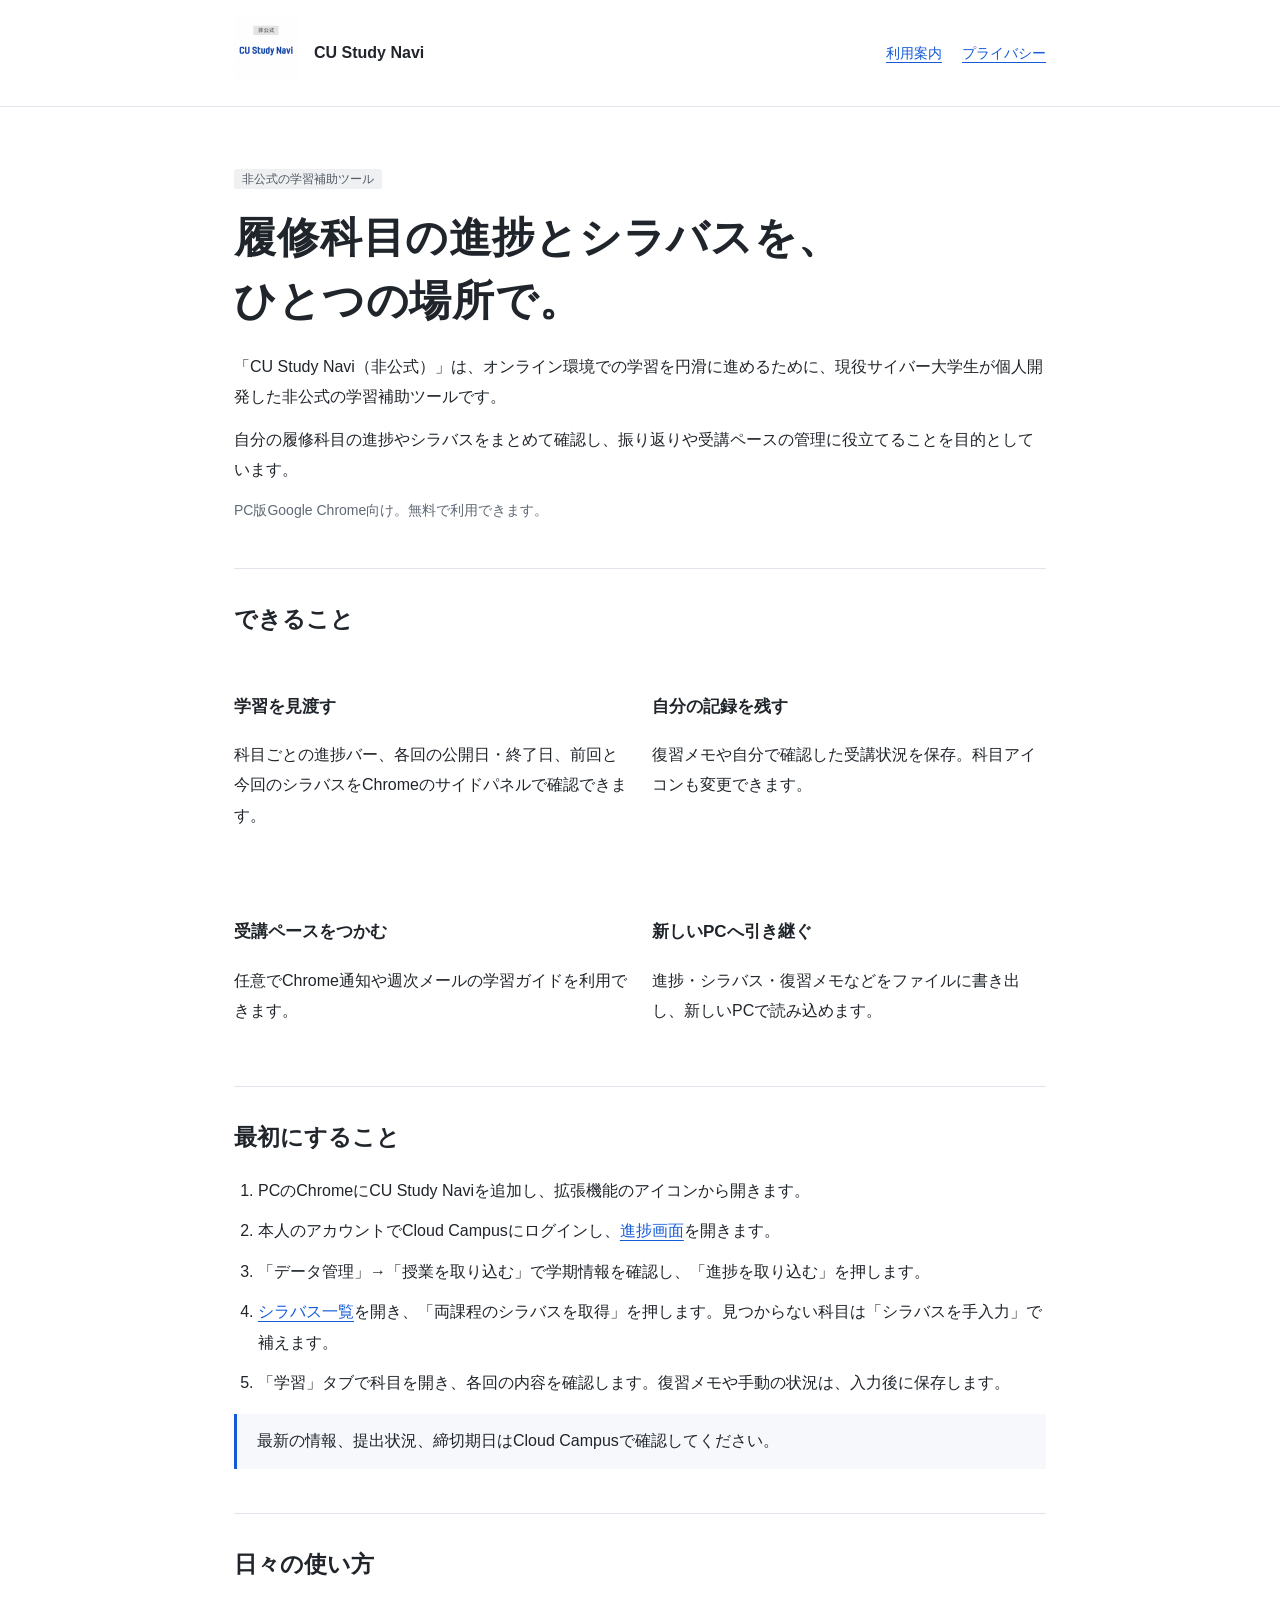
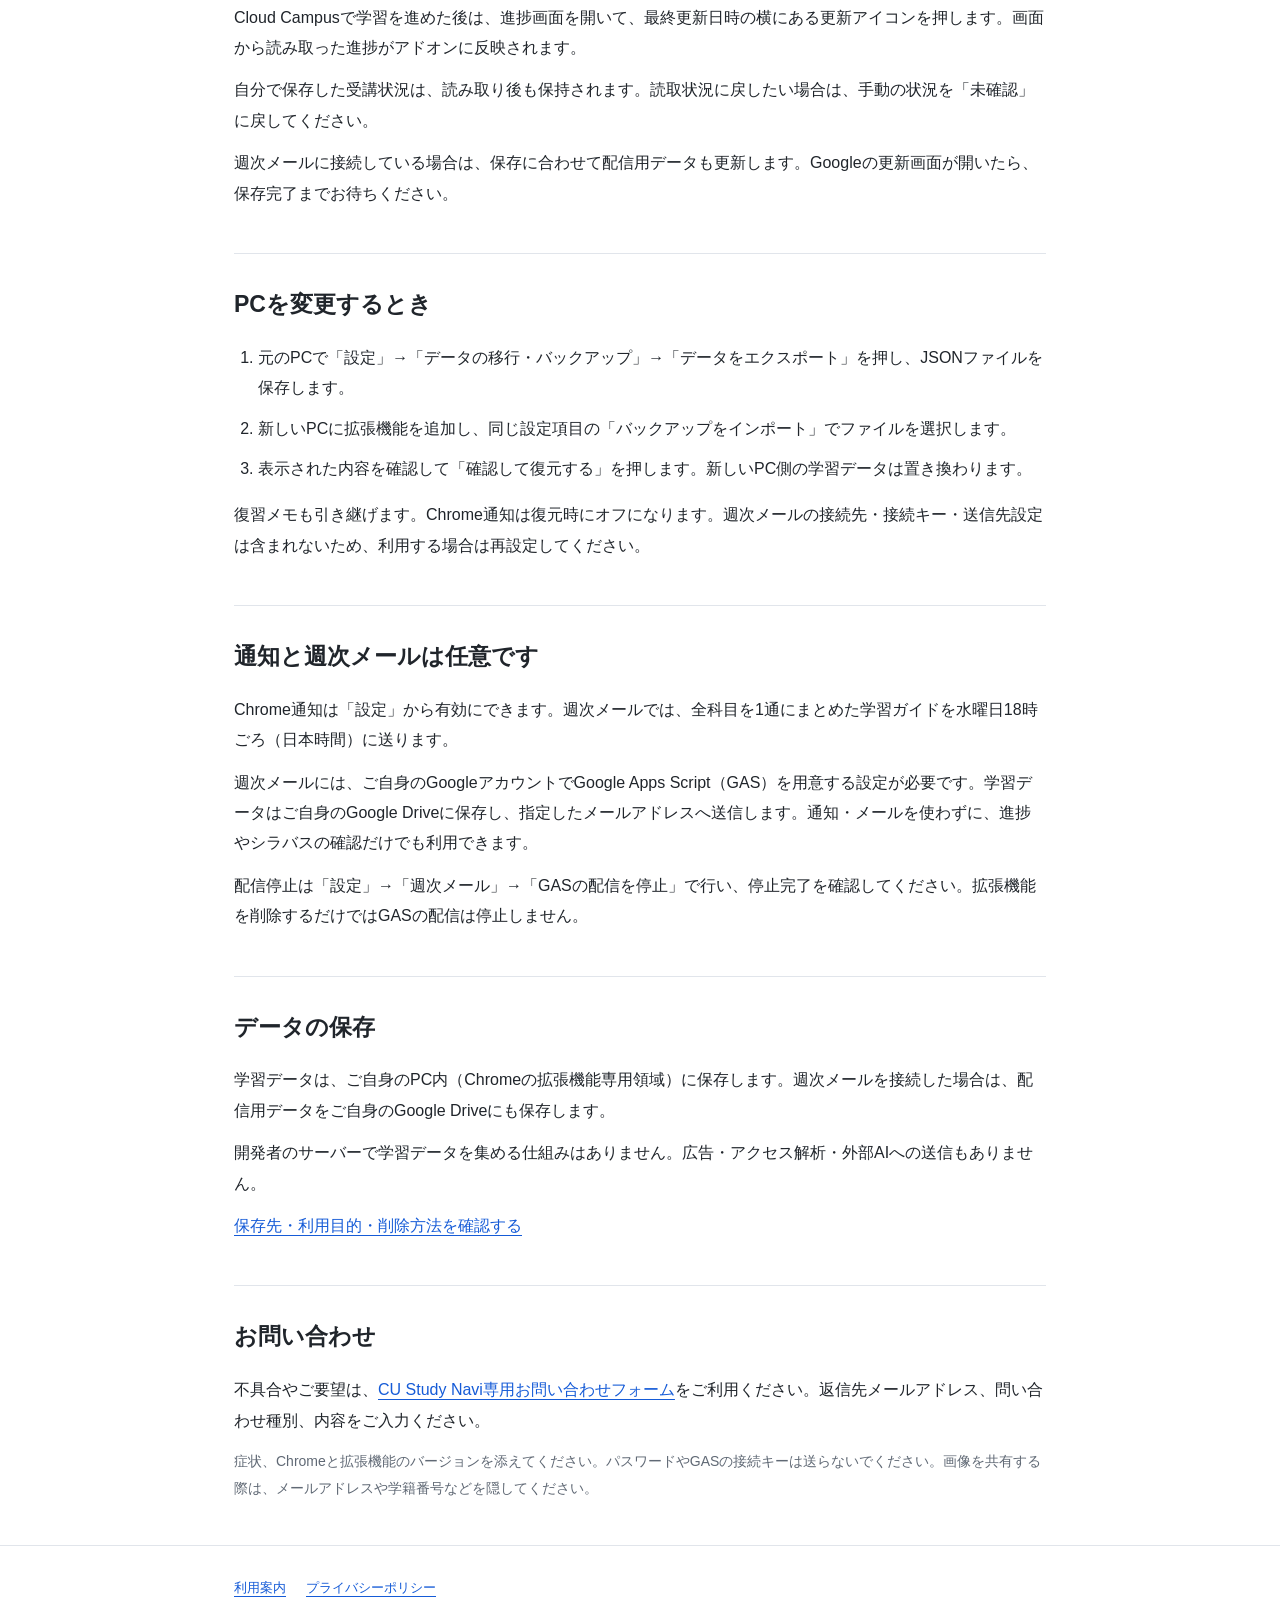
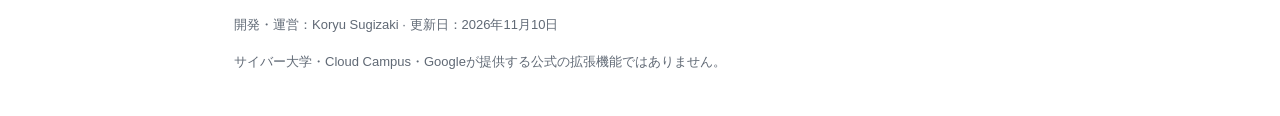
==== index.html @ 0a4404a7 "Add files via upload" ====
<!doctype html><html lang="ja"><head><meta charset="utf-8"><meta name="viewport" content="width=device-width,initial-scale=1"><meta name="description" content="CU Study Navi（非公式）の利用案内とデータの取り扱い。"><meta name="referrer" content="strict-origin-when-cross-origin"><title>利用案内 | CU Study Navi（非公式）</title><link rel="icon" href="icon.png"><link rel="stylesheet" href="style.css"></head><body><header><div class="wrap"><a href="index.html" aria-label="CU Study Navi ホーム"><img src="icon.png" alt="CU Study Navi 非公式" width="64" height="64"></a><strong>CU Study Navi</strong><nav aria-label="メイン"><a href="index.html">利用案内</a><a href="privacy.html">プライバシー</a></nav></div></header><main class="wrap"><div class="hero"><span class="badge">非公式の学習補助ツール</span><h1>履修科目の進捗とシラバスを、<br>ひとつの場所で。</h1><p>「CU Study Navi（非公式）」は、オンライン環境での学習を円滑に進めるために、現役サイバー大学生が個人開発した非公式の学習補助ツールです。</p><p>自分の履修科目の進捗やシラバスをまとめて確認し、振り返りや受講ペースの管理に役立てることを目的としています。</p><p class="muted">PC版Google Chrome向け。無料で利用できます。</p></div>
<section><h2>できること</h2><div class="grid"><div><h3>学習を見渡す</h3><p>科目ごとの進捗バー、各回の公開日・終了日、前回と今回のシラバスをChromeのサイドパネルで確認できます。</p></div><div><h3>自分の記録を残す</h3><p>復習メモや自分で確認した受講状況を保存。科目アイコンも変更できます。</p></div><div><h3>受講ペースをつかむ</h3><p>任意でChrome通知や週次メールの学習ガイドを利用できます。</p></div><div><h3>新しいPCへ引き継ぐ</h3><p>進捗・シラバス・復習メモなどをファイルに書き出し、新しいPCで読み込めます。</p></div></div></section>
<section id="start"><h2>最初にすること</h2><ol><li>PCのChromeにCU Study Naviを追加し、拡張機能のアイコンから開きます。</li><li>本人のアカウントでCloud Campusにログインし、<a href="https://ccampus.org/learners/attendProgress">進捗画面</a>を開きます。</li><li>「データ管理」→「授業を取り込む」で学期情報を確認し、「進捗を取り込む」を押します。</li><li><a href="https://gra.cyber-u.ac.jp/lecture/top">シラバス一覧</a>を開き、「両課程のシラバスを取得」を押します。見つからない科目は「シラバスを手入力」で補えます。</li><li>「学習」タブで科目を開き、各回の内容を確認します。復習メモや手動の状況は、入力後に保存します。</li></ol><p class="note">最新の情報、提出状況、締切期日はCloud Campusで確認してください。</p></section>
<section><h2>日々の使い方</h2><p>Cloud Campusで学習を進めた後は、進捗画面を開いて、最終更新日時の横にある更新アイコンを押します。画面から読み取った進捗がアドオンに反映されます。</p><p>自分で保存した受講状況は、読み取り後も保持されます。読取状況に戻したい場合は、手動の状況を「未確認」に戻してください。</p><p>週次メールに接続している場合は、保存に合わせて配信用データも更新します。Googleの更新画面が開いたら、保存完了までお待ちください。</p></section>
<section><h2>PCを変更するとき</h2><ol><li>元のPCで「設定」→「データの移行・バックアップ」→「データをエクスポート」を押し、JSONファイルを保存します。</li><li>新しいPCに拡張機能を追加し、同じ設定項目の「バックアップをインポート」でファイルを選択します。</li><li>表示された内容を確認して「確認して復元する」を押します。新しいPC側の学習データは置き換わります。</li></ol><p>復習メモも引き継げます。Chrome通知は復元時にオフになります。週次メールの接続先・接続キー・送信先設定は含まれないため、利用する場合は再設定してください。</p></section>
<section><h2>通知と週次メールは任意です</h2><p>Chrome通知は「設定」から有効にできます。週次メールでは、全科目を1通にまとめた学習ガイドを水曜日18時ごろ（日本時間）に送ります。</p><p>週次メールには、ご自身のGoogleアカウントでGoogle Apps Script（GAS）を用意する設定が必要です。学習データはご自身のGoogle Driveに保存し、指定したメールアドレスへ送信します。通知・メールを使わずに、進捗やシラバスの確認だけでも利用できます。</p><p>配信停止は「設定」→「週次メール」→「GASの配信を停止」で行い、停止完了を確認してください。拡張機能を削除するだけではGASの配信は停止しません。</p></section>
<section><h2>データの保存</h2><p>学習データは、ご自身のPC内（Chromeの拡張機能専用領域）に保存します。週次メールを接続した場合は、配信用データをご自身のGoogle Driveにも保存します。</p><p>開発者のサーバーで学習データを集める仕組みはありません。広告・アクセス解析・外部AIへの送信もありません。</p><p><a href="privacy.html">保存先・利用目的・削除方法を確認する</a></p></section>
<section id="contact"><h2>お問い合わせ</h2><p>不具合やご要望は、<a href="https://docs.google.com/forms/d/e/1FAIpQLSd-oQjV-L4VIlmDB4wxQMtsLl2iQCh0BJSWZkYZmxQZ9X4MyQ/viewform">CU Study Navi専用お問い合わせフォーム</a>をご利用ください。返信先メールアドレス、問い合わせ種別、内容をご入力ください。</p><p class="muted">症状、Chromeと拡張機能のバージョンを添えてください。パスワードやGASの接続キーは送らないでください。画像を共有する際は、メールアドレスや学籍番号などを隠してください。</p></section></main><footer><div class="wrap"><a href="index.html">利用案内</a><a href="privacy.html">プライバシーポリシー</a><p>開発・運営：Koryu Sugizaki · 更新日：2026年11月10日</p><p>サイバー大学・Cloud Campus・Googleが提供する公式の拡張機能ではありません。</p></div></footer></body></html>
---- style.css ----
*{box-sizing:border-box}html{scroll-behavior:smooth}body{margin:0;color:#20252b;background:#fff;font:16px/1.9 -apple-system,BlinkMacSystemFont,"Segoe UI","Noto Sans JP",sans-serif}a{color:#155bd7;text-underline-offset:4px}a:focus-visible,summary:focus-visible{outline:3px solid #155bd7;outline-offset:5px}.wrap{max-width:860px;margin:auto;padding:0 24px}header{border-bottom:1px solid #e1e5eb}header .wrap{display:flex;align-items:center;gap:16px;padding-top:16px;padding-bottom:16px}header img{width:64px;height:64px}nav{margin-left:auto;display:flex;gap:20px;font-size:14px}.badge{font-size:12px;background:#eef0f2;padding:3px 8px;border-radius:3px;color:#525963}.hero{padding:56px 0 32px}h1{font-size:clamp(28px,5vw,42px);line-height:1.5;letter-spacing:.02em;margin:12px 0 20px}h2{font-size:23px;line-height:1.6;margin:0 0 20px}h3{font-size:17px}section{padding:32px 0;border-top:1px solid #e1e5eb}p{margin:12px 0}li{margin:10px 0}ol,ul{padding-left:1.5em}.muted{color:#606975;font-size:14px}.note{border-left:3px solid #155bd7;padding:12px 20px;background:#f6f8fc}.grid{display:grid;grid-template-columns:1fr 1fr;gap:24px}.grid div{padding:16px 0}details{border-bottom:1px solid #e1e5eb;padding:16px 0}summary{cursor:pointer;font-weight:600}footer{padding:30px 0;border-top:1px solid #e1e5eb;font-size:13px;color:#606975}footer a{margin-right:20px}@media(max-width:600px){nav{gap:12px}header strong{display:none}.hero{padding:32px 0 24px}.grid{grid-template-columns:1fr;gap:0}.wrap{padding-left:20px;padding-right:20px}}
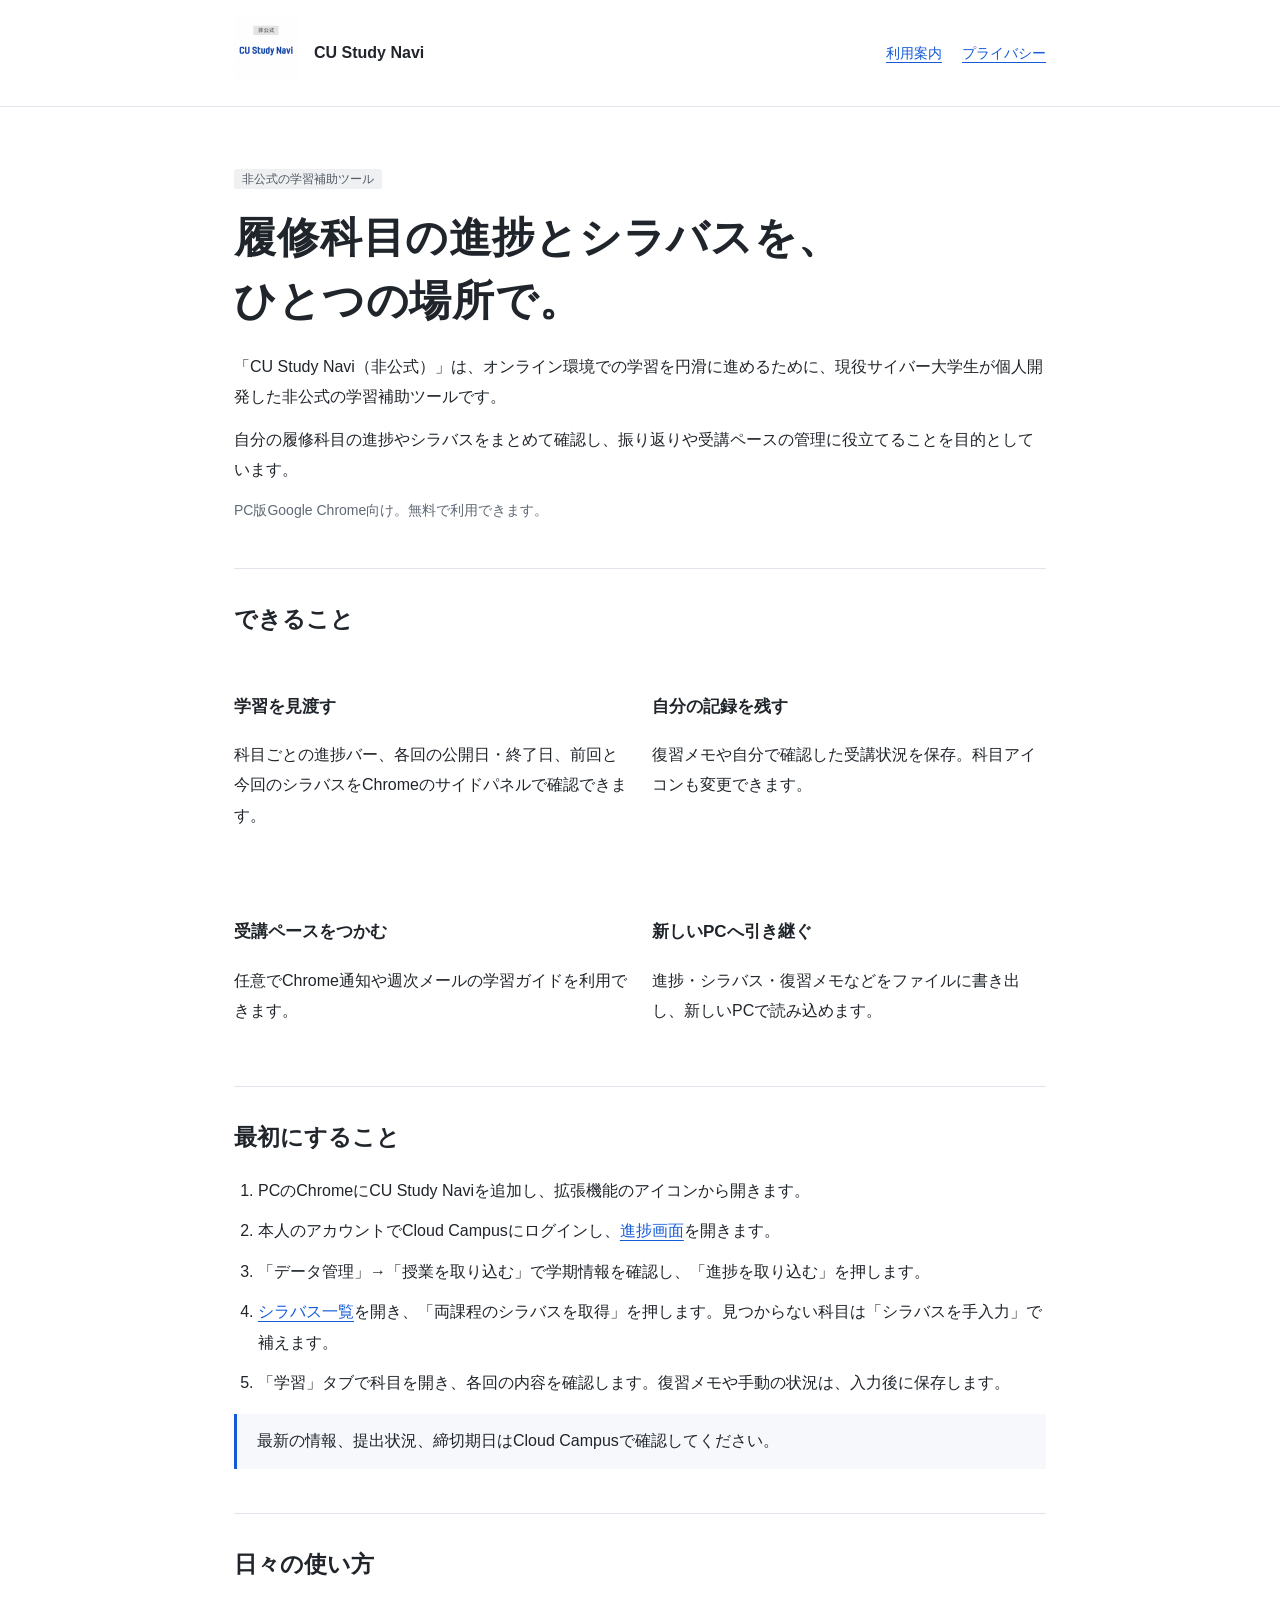
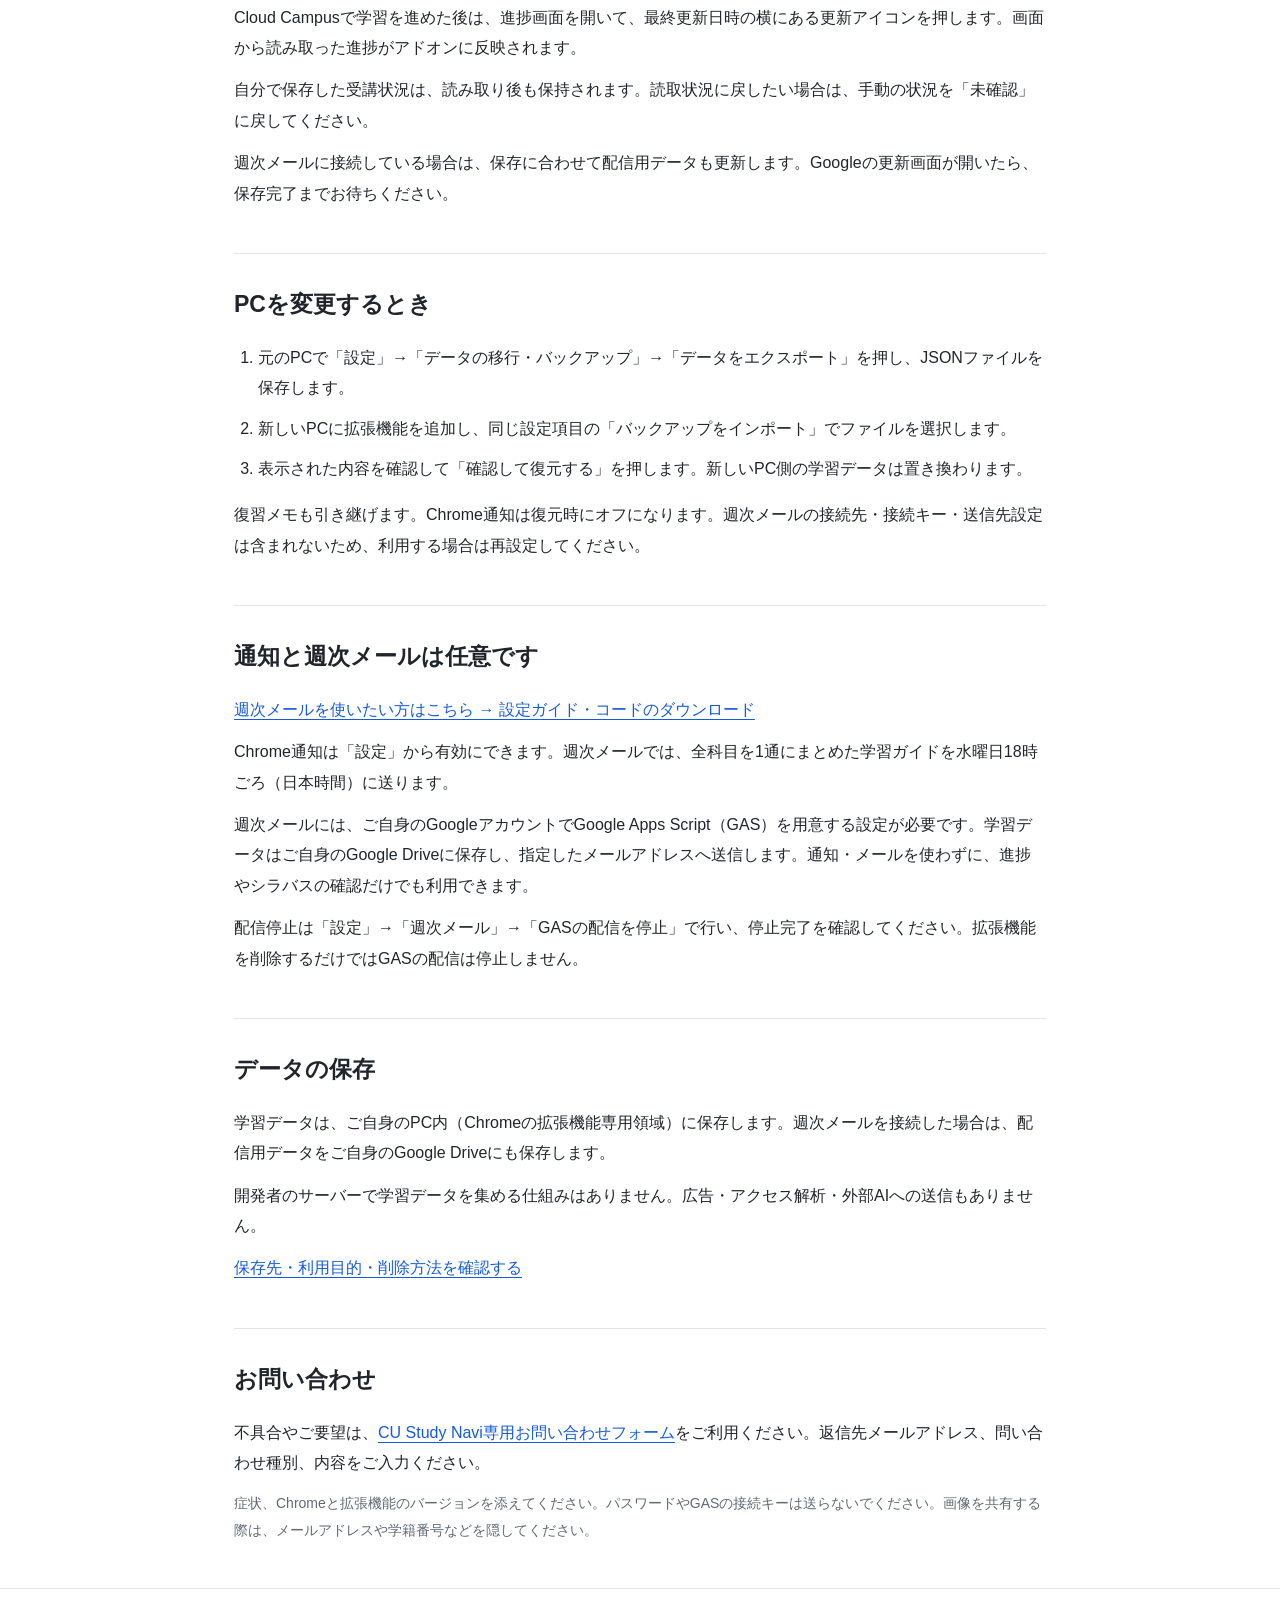
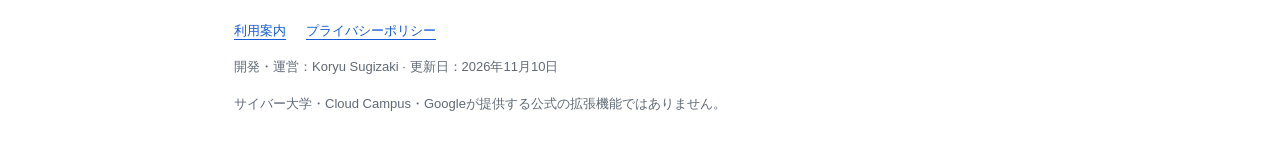
==== commit 4bdaf766: "Add weekly email setup guide and GAS download" ====
--- a/index.html
+++ b/index.html
@@ -3,6 +3,6 @@
 <section id="start"><h2>最初にすること</h2><ol><li>PCのChromeにCU Study Naviを追加し、拡張機能のアイコンから開きます。</li><li>本人のアカウントでCloud Campusにログインし、<a href="https://ccampus.org/learners/attendProgress">進捗画面</a>を開きます。</li><li>「データ管理」→「授業を取り込む」で学期情報を確認し、「進捗を取り込む」を押します。</li><li><a href="https://gra.cyber-u.ac.jp/lecture/top">シラバス一覧</a>を開き、「両課程のシラバスを取得」を押します。見つからない科目は「シラバスを手入力」で補えます。</li><li>「学習」タブで科目を開き、各回の内容を確認します。復習メモや手動の状況は、入力後に保存します。</li></ol><p class="note">最新の情報、提出状況、締切期日はCloud Campusで確認してください。</p></section>
 <section><h2>日々の使い方</h2><p>Cloud Campusで学習を進めた後は、進捗画面を開いて、最終更新日時の横にある更新アイコンを押します。画面から読み取った進捗がアドオンに反映されます。</p><p>自分で保存した受講状況は、読み取り後も保持されます。読取状況に戻したい場合は、手動の状況を「未確認」に戻してください。</p><p>週次メールに接続している場合は、保存に合わせて配信用データも更新します。Googleの更新画面が開いたら、保存完了までお待ちください。</p></section>
 <section><h2>PCを変更するとき</h2><ol><li>元のPCで「設定」→「データの移行・バックアップ」→「データをエクスポート」を押し、JSONファイルを保存します。</li><li>新しいPCに拡張機能を追加し、同じ設定項目の「バックアップをインポート」でファイルを選択します。</li><li>表示された内容を確認して「確認して復元する」を押します。新しいPC側の学習データは置き換わります。</li></ol><p>復習メモも引き継げます。Chrome通知は復元時にオフになります。週次メールの接続先・接続キー・送信先設定は含まれないため、利用する場合は再設定してください。</p></section>
-<section><h2>通知と週次メールは任意です</h2><p>Chrome通知は「設定」から有効にできます。週次メールでは、全科目を1通にまとめた学習ガイドを水曜日18時ごろ（日本時間）に送ります。</p><p>週次メールには、ご自身のGoogleアカウントでGoogle Apps Script（GAS）を用意する設定が必要です。学習データはご自身のGoogle Driveに保存し、指定したメールアドレスへ送信します。通知・メールを使わずに、進捗やシラバスの確認だけでも利用できます。</p><p>配信停止は「設定」→「週次メール」→「GASの配信を停止」で行い、停止完了を確認してください。拡張機能を削除するだけではGASの配信は停止しません。</p></section>
+<section><h2>通知と週次メールは任意です</h2><p><a href="weekly-mail.html">週次メールを使いたい方はこちら → 設定ガイド・コードのダウンロード</a></p><p>Chrome通知は「設定」から有効にできます。週次メールでは、全科目を1通にまとめた学習ガイドを水曜日18時ごろ（日本時間）に送ります。</p><p>週次メールには、ご自身のGoogleアカウントでGoogle Apps Script（GAS）を用意する設定が必要です。学習データはご自身のGoogle Driveに保存し、指定したメールアドレスへ送信します。通知・メールを使わずに、進捗やシラバスの確認だけでも利用できます。</p><p>配信停止は「設定」→「週次メール」→「GASの配信を停止」で行い、停止完了を確認してください。拡張機能を削除するだけではGASの配信は停止しません。</p></section>
 <section><h2>データの保存</h2><p>学習データは、ご自身のPC内（Chromeの拡張機能専用領域）に保存します。週次メールを接続した場合は、配信用データをご自身のGoogle Driveにも保存します。</p><p>開発者のサーバーで学習データを集める仕組みはありません。広告・アクセス解析・外部AIへの送信もありません。</p><p><a href="privacy.html">保存先・利用目的・削除方法を確認する</a></p></section>
 <section id="contact"><h2>お問い合わせ</h2><p>不具合やご要望は、<a href="https://docs.google.com/forms/d/e/1FAIpQLSd-oQjV-L4VIlmDB4wxQMtsLl2iQCh0BJSWZkYZmxQZ9X4MyQ/viewform">CU Study Navi専用お問い合わせフォーム</a>をご利用ください。返信先メールアドレス、問い合わせ種別、内容をご入力ください。</p><p class="muted">症状、Chromeと拡張機能のバージョンを添えてください。パスワードやGASの接続キーは送らないでください。画像を共有する際は、メールアドレスや学籍番号などを隠してください。</p></section></main><footer><div class="wrap"><a href="index.html">利用案内</a><a href="privacy.html">プライバシーポリシー</a><p>開発・運営：Koryu Sugizaki · 更新日：2026年11月10日</p><p>サイバー大学・Cloud Campus・Googleが提供する公式の拡張機能ではありません。</p></div></footer></body></html>
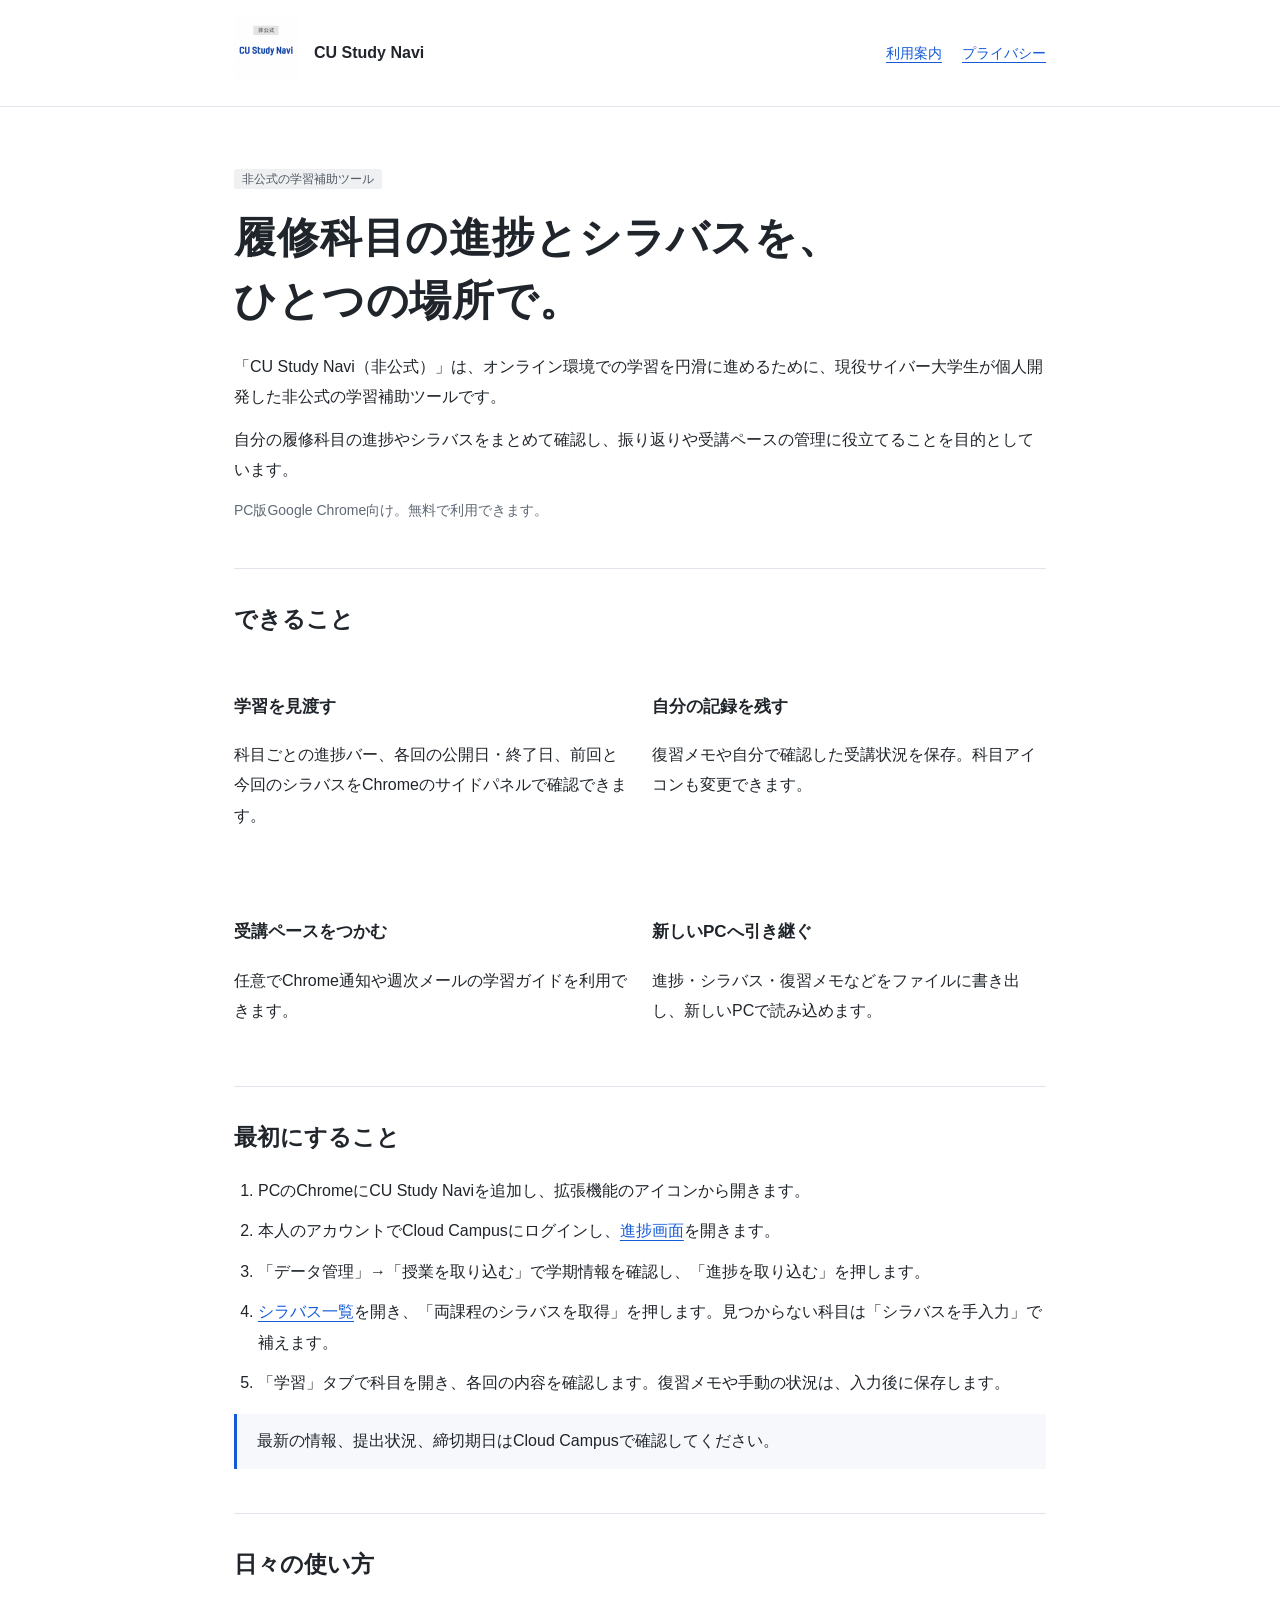
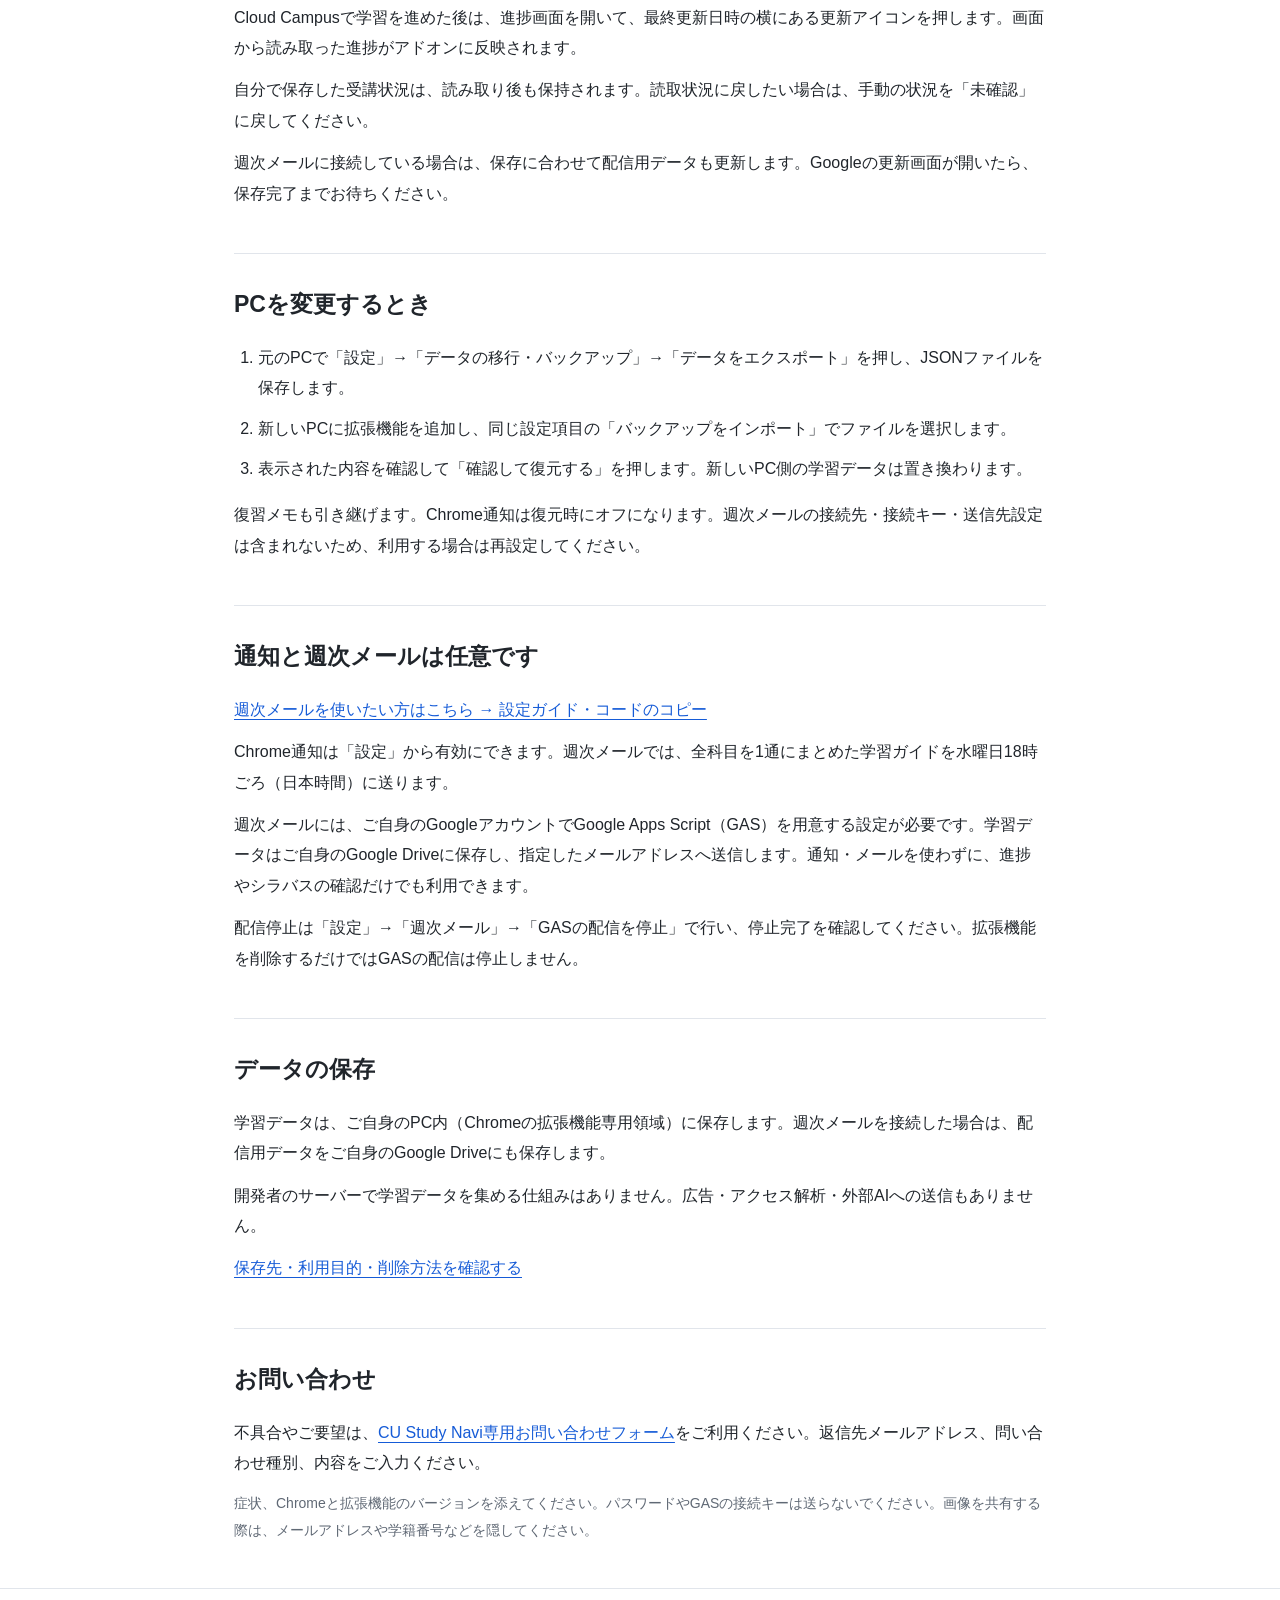
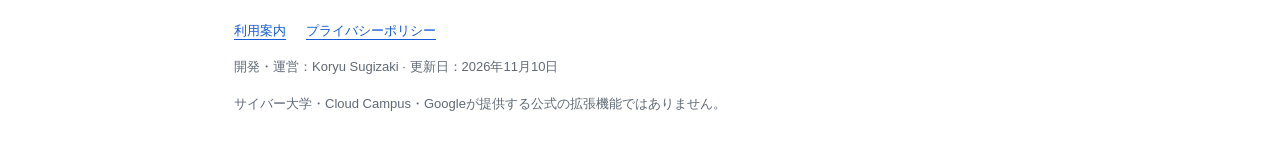
==== commit d70aafde: "Update GAS copy instructions in user guide" ====
--- a/index.html
+++ b/index.html
@@ -3,6 +3,6 @@
 <section id="start"><h2>最初にすること</h2><ol><li>PCのChromeにCU Study Naviを追加し、拡張機能のアイコンから開きます。</li><li>本人のアカウントでCloud Campusにログインし、<a href="https://ccampus.org/learners/attendProgress">進捗画面</a>を開きます。</li><li>「データ管理」→「授業を取り込む」で学期情報を確認し、「進捗を取り込む」を押します。</li><li><a href="https://gra.cyber-u.ac.jp/lecture/top">シラバス一覧</a>を開き、「両課程のシラバスを取得」を押します。見つからない科目は「シラバスを手入力」で補えます。</li><li>「学習」タブで科目を開き、各回の内容を確認します。復習メモや手動の状況は、入力後に保存します。</li></ol><p class="note">最新の情報、提出状況、締切期日はCloud Campusで確認してください。</p></section>
 <section><h2>日々の使い方</h2><p>Cloud Campusで学習を進めた後は、進捗画面を開いて、最終更新日時の横にある更新アイコンを押します。画面から読み取った進捗がアドオンに反映されます。</p><p>自分で保存した受講状況は、読み取り後も保持されます。読取状況に戻したい場合は、手動の状況を「未確認」に戻してください。</p><p>週次メールに接続している場合は、保存に合わせて配信用データも更新します。Googleの更新画面が開いたら、保存完了までお待ちください。</p></section>
 <section><h2>PCを変更するとき</h2><ol><li>元のPCで「設定」→「データの移行・バックアップ」→「データをエクスポート」を押し、JSONファイルを保存します。</li><li>新しいPCに拡張機能を追加し、同じ設定項目の「バックアップをインポート」でファイルを選択します。</li><li>表示された内容を確認して「確認して復元する」を押します。新しいPC側の学習データは置き換わります。</li></ol><p>復習メモも引き継げます。Chrome通知は復元時にオフになります。週次メールの接続先・接続キー・送信先設定は含まれないため、利用する場合は再設定してください。</p></section>
-<section><h2>通知と週次メールは任意です</h2><p><a href="weekly-mail.html">週次メールを使いたい方はこちら → 設定ガイド・コードのダウンロード</a></p><p>Chrome通知は「設定」から有効にできます。週次メールでは、全科目を1通にまとめた学習ガイドを水曜日18時ごろ（日本時間）に送ります。</p><p>週次メールには、ご自身のGoogleアカウントでGoogle Apps Script（GAS）を用意する設定が必要です。学習データはご自身のGoogle Driveに保存し、指定したメールアドレスへ送信します。通知・メールを使わずに、進捗やシラバスの確認だけでも利用できます。</p><p>配信停止は「設定」→「週次メール」→「GASの配信を停止」で行い、停止完了を確認してください。拡張機能を削除するだけではGASの配信は停止しません。</p></section>
+<section><h2>通知と週次メールは任意です</h2><p><a href="weekly-mail.html">週次メールを使いたい方はこちら → 設定ガイド・コードのコピー</a></p><p>Chrome通知は「設定」から有効にできます。週次メールでは、全科目を1通にまとめた学習ガイドを水曜日18時ごろ（日本時間）に送ります。</p><p>週次メールには、ご自身のGoogleアカウントでGoogle Apps Script（GAS）を用意する設定が必要です。学習データはご自身のGoogle Driveに保存し、指定したメールアドレスへ送信します。通知・メールを使わずに、進捗やシラバスの確認だけでも利用できます。</p><p>配信停止は「設定」→「週次メール」→「GASの配信を停止」で行い、停止完了を確認してください。拡張機能を削除するだけではGASの配信は停止しません。</p></section>
 <section><h2>データの保存</h2><p>学習データは、ご自身のPC内（Chromeの拡張機能専用領域）に保存します。週次メールを接続した場合は、配信用データをご自身のGoogle Driveにも保存します。</p><p>開発者のサーバーで学習データを集める仕組みはありません。広告・アクセス解析・外部AIへの送信もありません。</p><p><a href="privacy.html">保存先・利用目的・削除方法を確認する</a></p></section>
 <section id="contact"><h2>お問い合わせ</h2><p>不具合やご要望は、<a href="https://docs.google.com/forms/d/e/1FAIpQLSd-oQjV-L4VIlmDB4wxQMtsLl2iQCh0BJSWZkYZmxQZ9X4MyQ/viewform">CU Study Navi専用お問い合わせフォーム</a>をご利用ください。返信先メールアドレス、問い合わせ種別、内容をご入力ください。</p><p class="muted">症状、Chromeと拡張機能のバージョンを添えてください。パスワードやGASの接続キーは送らないでください。画像を共有する際は、メールアドレスや学籍番号などを隠してください。</p></section></main><footer><div class="wrap"><a href="index.html">利用案内</a><a href="privacy.html">プライバシーポリシー</a><p>開発・運営：Koryu Sugizaki · 更新日：2026年11月10日</p><p>サイバー大学・Cloud Campus・Googleが提供する公式の拡張機能ではありません。</p></div></footer></body></html>
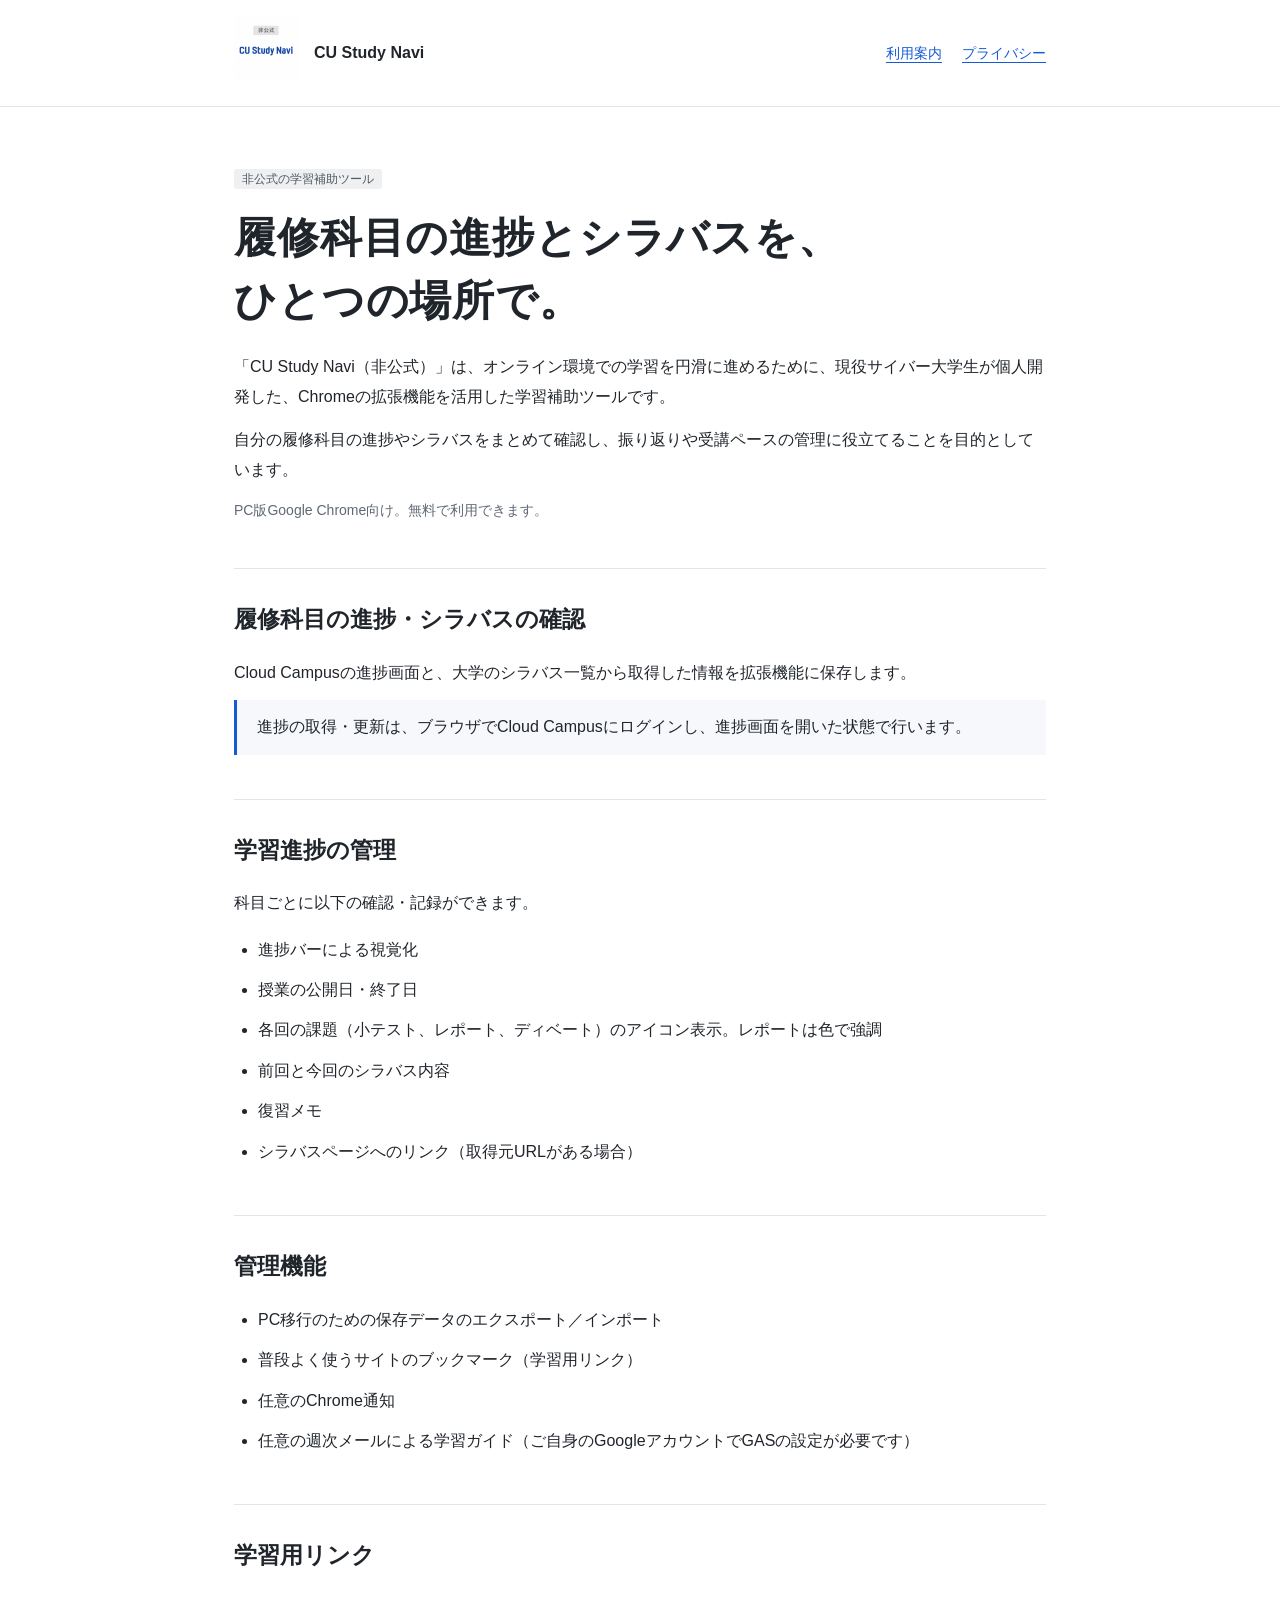
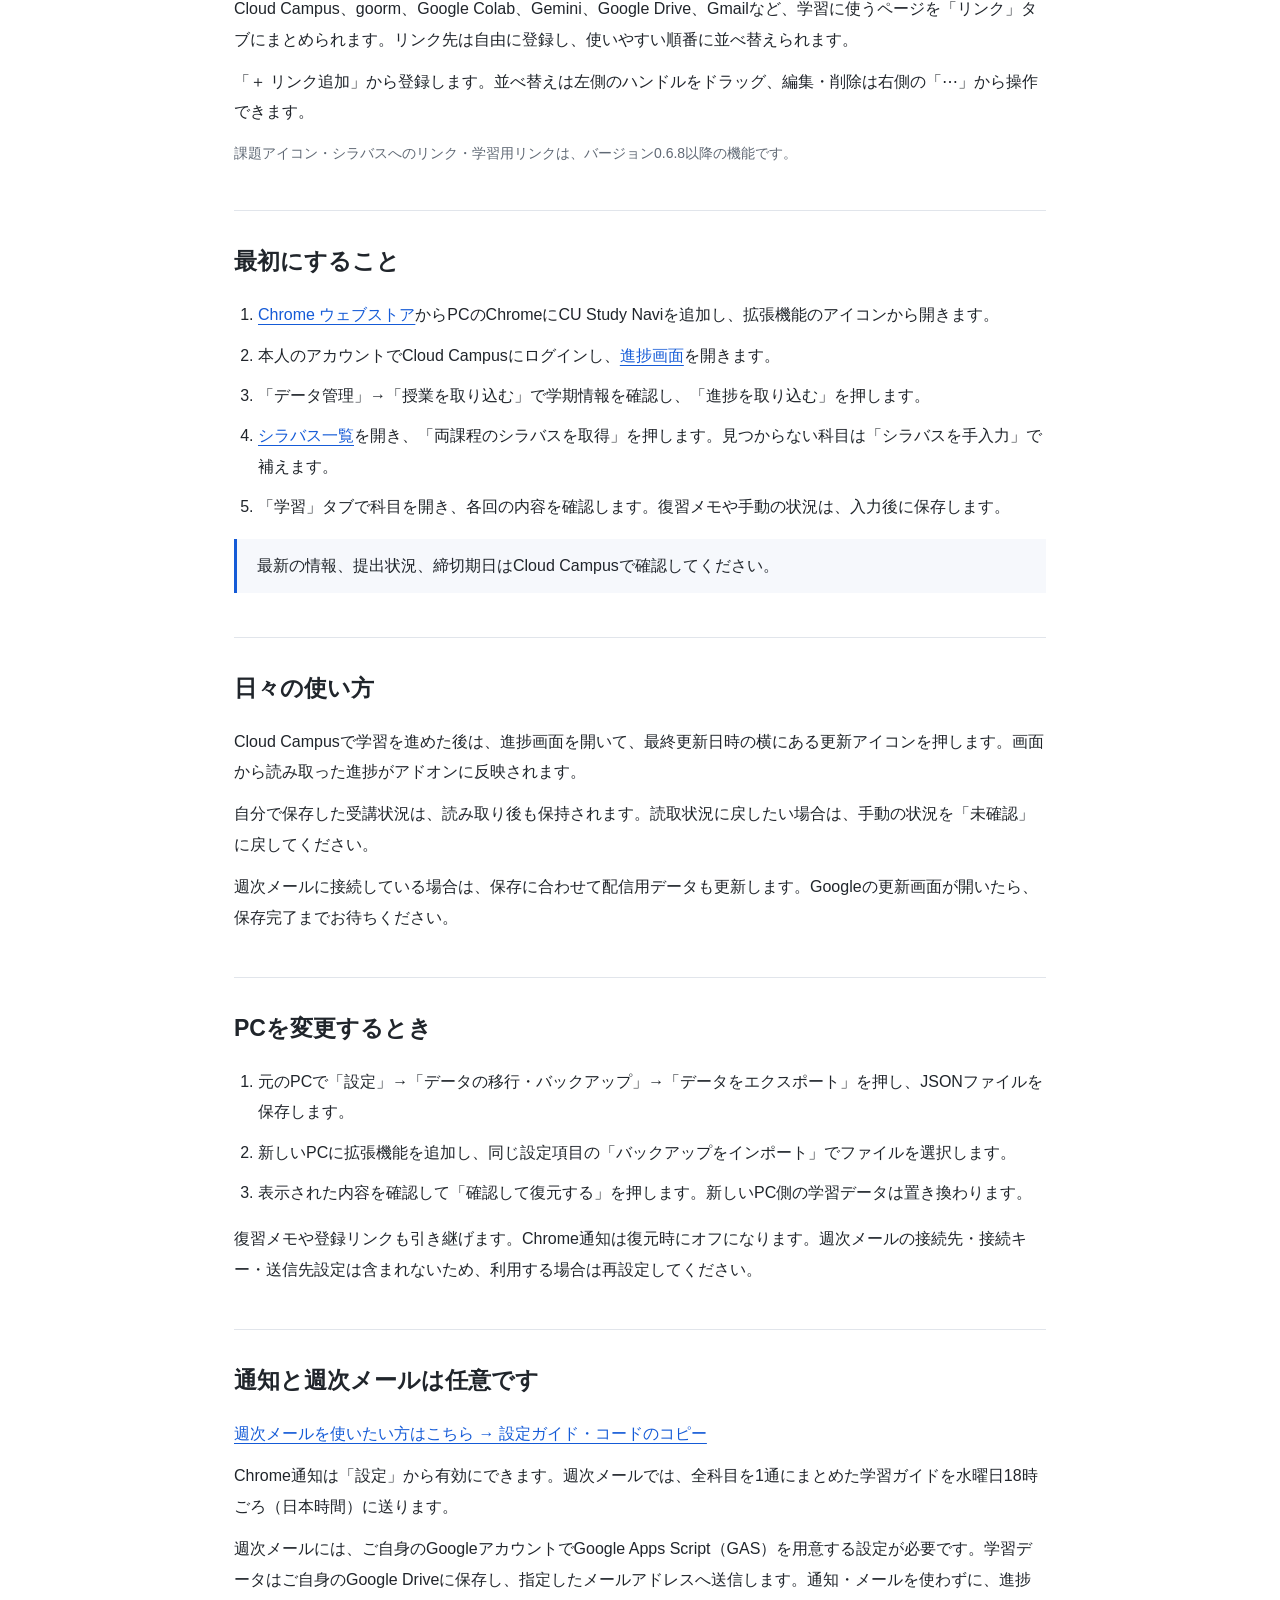
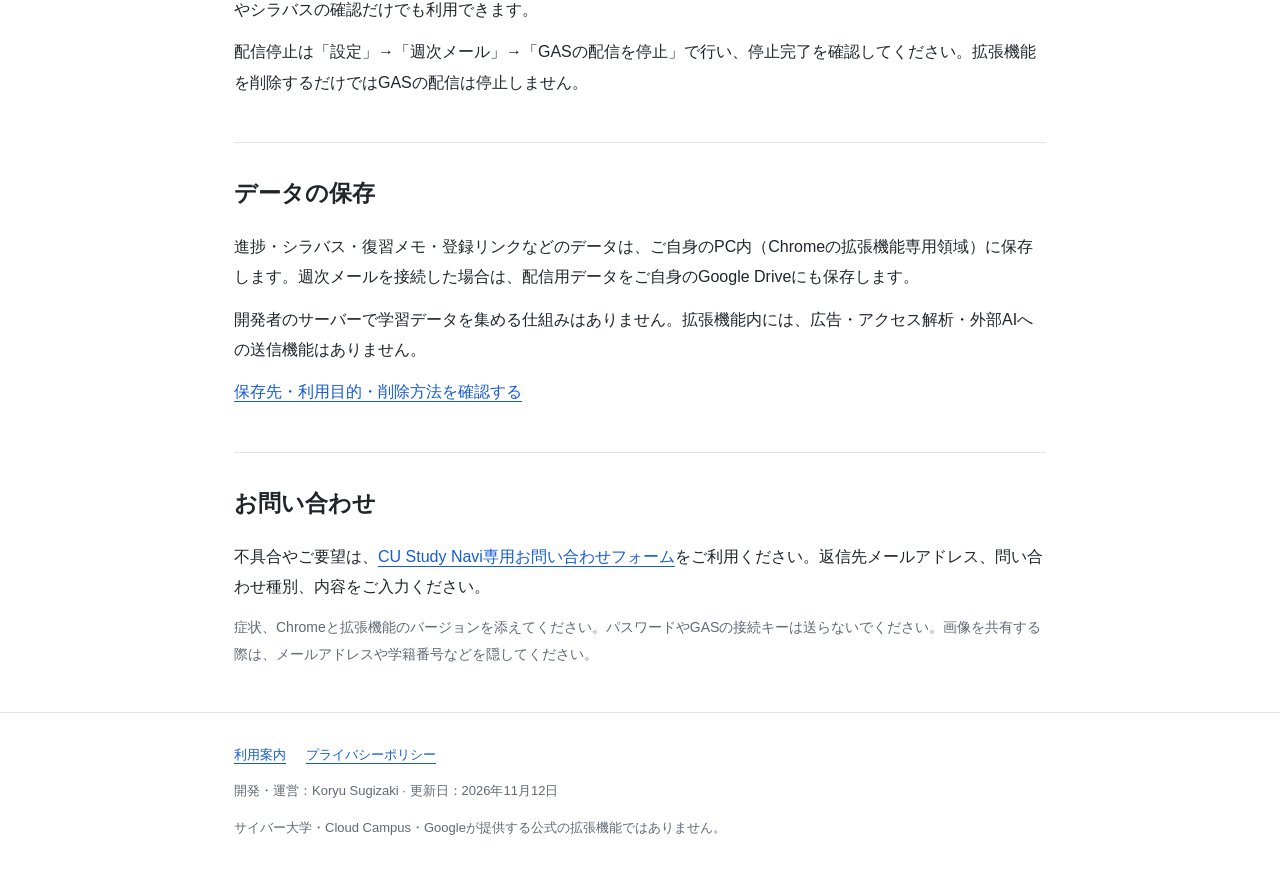
==== commit 67170aad: "Update support pages for version 0.6.8" ====
--- a/index.html
+++ b/index.html
@@ -1,8 +1,11 @@
-<!doctype html><html lang="ja"><head><meta charset="utf-8"><meta name="viewport" content="width=device-width,initial-scale=1"><meta name="description" content="CU Study Navi（非公式）の利用案内とデータの取り扱い。"><meta name="referrer" content="strict-origin-when-cross-origin"><title>利用案内 | CU Study Navi（非公式）</title><link rel="icon" href="icon.png"><link rel="stylesheet" href="style.css"></head><body><header><div class="wrap"><a href="index.html" aria-label="CU Study Navi ホーム"><img src="icon.png" alt="CU Study Navi 非公式" width="64" height="64"></a><strong>CU Study Navi</strong><nav aria-label="メイン"><a href="index.html">利用案内</a><a href="privacy.html">プライバシー</a></nav></div></header><main class="wrap"><div class="hero"><span class="badge">非公式の学習補助ツール</span><h1>履修科目の進捗とシラバスを、<br>ひとつの場所で。</h1><p>「CU Study Navi（非公式）」は、オンライン環境での学習を円滑に進めるために、現役サイバー大学生が個人開発した非公式の学習補助ツールです。</p><p>自分の履修科目の進捗やシラバスをまとめて確認し、振り返りや受講ペースの管理に役立てることを目的としています。</p><p class="muted">PC版Google Chrome向け。無料で利用できます。</p></div>
-<section><h2>できること</h2><div class="grid"><div><h3>学習を見渡す</h3><p>科目ごとの進捗バー、各回の公開日・終了日、前回と今回のシラバスをChromeのサイドパネルで確認できます。</p></div><div><h3>自分の記録を残す</h3><p>復習メモや自分で確認した受講状況を保存。科目アイコンも変更できます。</p></div><div><h3>受講ペースをつかむ</h3><p>任意でChrome通知や週次メールの学習ガイドを利用できます。</p></div><div><h3>新しいPCへ引き継ぐ</h3><p>進捗・シラバス・復習メモなどをファイルに書き出し、新しいPCで読み込めます。</p></div></div></section>
-<section id="start"><h2>最初にすること</h2><ol><li>PCのChromeにCU Study Naviを追加し、拡張機能のアイコンから開きます。</li><li>本人のアカウントでCloud Campusにログインし、<a href="https://ccampus.org/learners/attendProgress">進捗画面</a>を開きます。</li><li>「データ管理」→「授業を取り込む」で学期情報を確認し、「進捗を取り込む」を押します。</li><li><a href="https://gra.cyber-u.ac.jp/lecture/top">シラバス一覧</a>を開き、「両課程のシラバスを取得」を押します。見つからない科目は「シラバスを手入力」で補えます。</li><li>「学習」タブで科目を開き、各回の内容を確認します。復習メモや手動の状況は、入力後に保存します。</li></ol><p class="note">最新の情報、提出状況、締切期日はCloud Campusで確認してください。</p></section>
+<!doctype html><html lang="ja"><head><meta charset="utf-8"><meta name="viewport" content="width=device-width,initial-scale=1"><meta name="description" content="CU Study Navi（非公式）の利用案内とデータの取り扱い。"><meta name="referrer" content="strict-origin-when-cross-origin"><title>利用案内 | CU Study Navi（非公式）</title><link rel="icon" href="icon.png"><link rel="stylesheet" href="style.css"></head><body><header><div class="wrap"><a href="index.html" aria-label="CU Study Navi ホーム"><img src="icon.png" alt="CU Study Navi 非公式" width="64" height="64"></a><strong>CU Study Navi</strong><nav aria-label="メイン"><a href="index.html">利用案内</a><a href="privacy.html">プライバシー</a></nav></div></header><main class="wrap"><div class="hero"><span class="badge">非公式の学習補助ツール</span><h1>履修科目の進捗とシラバスを、<br>ひとつの場所で。</h1><p>「CU Study Navi（非公式）」は、オンライン環境での学習を円滑に進めるために、現役サイバー大学生が個人開発した、Chromeの拡張機能を活用した学習補助ツールです。</p><p>自分の履修科目の進捗やシラバスをまとめて確認し、振り返りや受講ペースの管理に役立てることを目的としています。</p><p class="muted">PC版Google Chrome向け。無料で利用できます。</p></div>
+<section><h2>履修科目の進捗・シラバスの確認</h2><p>Cloud Campusの進捗画面と、大学のシラバス一覧から取得した情報を拡張機能に保存します。</p><p class="note">進捗の取得・更新は、ブラウザでCloud Campusにログインし、進捗画面を開いた状態で行います。</p></section>
+<section><h2>学習進捗の管理</h2><p>科目ごとに以下の確認・記録ができます。</p><ul><li>進捗バーによる視覚化</li><li>授業の公開日・終了日</li><li>各回の課題（小テスト、レポート、ディベート）のアイコン表示。レポートは色で強調</li><li>前回と今回のシラバス内容</li><li>復習メモ</li><li>シラバスページへのリンク（取得元URLがある場合）</li></ul></section>
+<section><h2>管理機能</h2><ul><li>PC移行のための保存データのエクスポート／インポート</li><li>普段よく使うサイトのブックマーク（学習用リンク）</li><li>任意のChrome通知</li><li>任意の週次メールによる学習ガイド（ご自身のGoogleアカウントでGASの設定が必要です）</li></ul></section>
+<section><h2>学習用リンク</h2><p>Cloud Campus、goorm、Google Colab、Gemini、Google Drive、Gmailなど、学習に使うページを「リンク」タブにまとめられます。リンク先は自由に登録し、使いやすい順番に並べ替えられます。</p><p>「＋ リンク追加」から登録します。並べ替えは左側のハンドルをドラッグ、編集・削除は右側の「⋯」から操作できます。</p><p class="muted">課題アイコン・シラバスへのリンク・学習用リンクは、バージョン0.6.8以降の機能です。</p></section>
+<section id="start"><h2>最初にすること</h2><ol><li><a href="https://chromewebstore.google.com/detail/lickfgeffkabcmpiokpckimbcfbanllm?hl=ja">Chrome ウェブストア</a>からPCのChromeにCU Study Naviを追加し、拡張機能のアイコンから開きます。</li><li>本人のアカウントでCloud Campusにログインし、<a href="https://ccampus.org/learners/attendProgress">進捗画面</a>を開きます。</li><li>「データ管理」→「授業を取り込む」で学期情報を確認し、「進捗を取り込む」を押します。</li><li><a href="https://gra.cyber-u.ac.jp/lecture/top">シラバス一覧</a>を開き、「両課程のシラバスを取得」を押します。見つからない科目は「シラバスを手入力」で補えます。</li><li>「学習」タブで科目を開き、各回の内容を確認します。復習メモや手動の状況は、入力後に保存します。</li></ol><p class="note">最新の情報、提出状況、締切期日はCloud Campusで確認してください。</p></section>
 <section><h2>日々の使い方</h2><p>Cloud Campusで学習を進めた後は、進捗画面を開いて、最終更新日時の横にある更新アイコンを押します。画面から読み取った進捗がアドオンに反映されます。</p><p>自分で保存した受講状況は、読み取り後も保持されます。読取状況に戻したい場合は、手動の状況を「未確認」に戻してください。</p><p>週次メールに接続している場合は、保存に合わせて配信用データも更新します。Googleの更新画面が開いたら、保存完了までお待ちください。</p></section>
-<section><h2>PCを変更するとき</h2><ol><li>元のPCで「設定」→「データの移行・バックアップ」→「データをエクスポート」を押し、JSONファイルを保存します。</li><li>新しいPCに拡張機能を追加し、同じ設定項目の「バックアップをインポート」でファイルを選択します。</li><li>表示された内容を確認して「確認して復元する」を押します。新しいPC側の学習データは置き換わります。</li></ol><p>復習メモも引き継げます。Chrome通知は復元時にオフになります。週次メールの接続先・接続キー・送信先設定は含まれないため、利用する場合は再設定してください。</p></section>
+<section><h2>PCを変更するとき</h2><ol><li>元のPCで「設定」→「データの移行・バックアップ」→「データをエクスポート」を押し、JSONファイルを保存します。</li><li>新しいPCに拡張機能を追加し、同じ設定項目の「バックアップをインポート」でファイルを選択します。</li><li>表示された内容を確認して「確認して復元する」を押します。新しいPC側の学習データは置き換わります。</li></ol><p>復習メモや登録リンクも引き継げます。Chrome通知は復元時にオフになります。週次メールの接続先・接続キー・送信先設定は含まれないため、利用する場合は再設定してください。</p></section>
 <section><h2>通知と週次メールは任意です</h2><p><a href="weekly-mail.html">週次メールを使いたい方はこちら → 設定ガイド・コードのコピー</a></p><p>Chrome通知は「設定」から有効にできます。週次メールでは、全科目を1通にまとめた学習ガイドを水曜日18時ごろ（日本時間）に送ります。</p><p>週次メールには、ご自身のGoogleアカウントでGoogle Apps Script（GAS）を用意する設定が必要です。学習データはご自身のGoogle Driveに保存し、指定したメールアドレスへ送信します。通知・メールを使わずに、進捗やシラバスの確認だけでも利用できます。</p><p>配信停止は「設定」→「週次メール」→「GASの配信を停止」で行い、停止完了を確認してください。拡張機能を削除するだけではGASの配信は停止しません。</p></section>
-<section><h2>データの保存</h2><p>学習データは、ご自身のPC内（Chromeの拡張機能専用領域）に保存します。週次メールを接続した場合は、配信用データをご自身のGoogle Driveにも保存します。</p><p>開発者のサーバーで学習データを集める仕組みはありません。広告・アクセス解析・外部AIへの送信もありません。</p><p><a href="privacy.html">保存先・利用目的・削除方法を確認する</a></p></section>
-<section id="contact"><h2>お問い合わせ</h2><p>不具合やご要望は、<a href="https://docs.google.com/forms/d/e/1FAIpQLSd-oQjV-L4VIlmDB4wxQMtsLl2iQCh0BJSWZkYZmxQZ9X4MyQ/viewform">CU Study Navi専用お問い合わせフォーム</a>をご利用ください。返信先メールアドレス、問い合わせ種別、内容をご入力ください。</p><p class="muted">症状、Chromeと拡張機能のバージョンを添えてください。パスワードやGASの接続キーは送らないでください。画像を共有する際は、メールアドレスや学籍番号などを隠してください。</p></section></main><footer><div class="wrap"><a href="index.html">利用案内</a><a href="privacy.html">プライバシーポリシー</a><p>開発・運営：Koryu Sugizaki · 更新日：2026年11月10日</p><p>サイバー大学・Cloud Campus・Googleが提供する公式の拡張機能ではありません。</p></div></footer></body></html>+<section><h2>データの保存</h2><p>進捗・シラバス・復習メモ・登録リンクなどのデータは、ご自身のPC内（Chromeの拡張機能専用領域）に保存します。週次メールを接続した場合は、配信用データをご自身のGoogle Driveにも保存します。</p><p>開発者のサーバーで学習データを集める仕組みはありません。拡張機能内には、広告・アクセス解析・外部AIへの送信機能はありません。</p><p><a href="privacy.html">保存先・利用目的・削除方法を確認する</a></p></section>
+<section id="contact"><h2>お問い合わせ</h2><p>不具合やご要望は、<a href="https://docs.google.com/forms/d/e/1FAIpQLSd-oQjV-L4VIlmDB4wxQMtsLl2iQCh0BJSWZkYZmxQZ9X4MyQ/viewform">CU Study Navi専用お問い合わせフォーム</a>をご利用ください。返信先メールアドレス、問い合わせ種別、内容をご入力ください。</p><p class="muted">症状、Chromeと拡張機能のバージョンを添えてください。パスワードやGASの接続キーは送らないでください。画像を共有する際は、メールアドレスや学籍番号などを隠してください。</p></section></main><footer><div class="wrap"><a href="index.html">利用案内</a><a href="privacy.html">プライバシーポリシー</a><p>開発・運営：Koryu Sugizaki · 更新日：2026年11月12日</p><p>サイバー大学・Cloud Campus・Googleが提供する公式の拡張機能ではありません。</p></div></footer></body></html>
